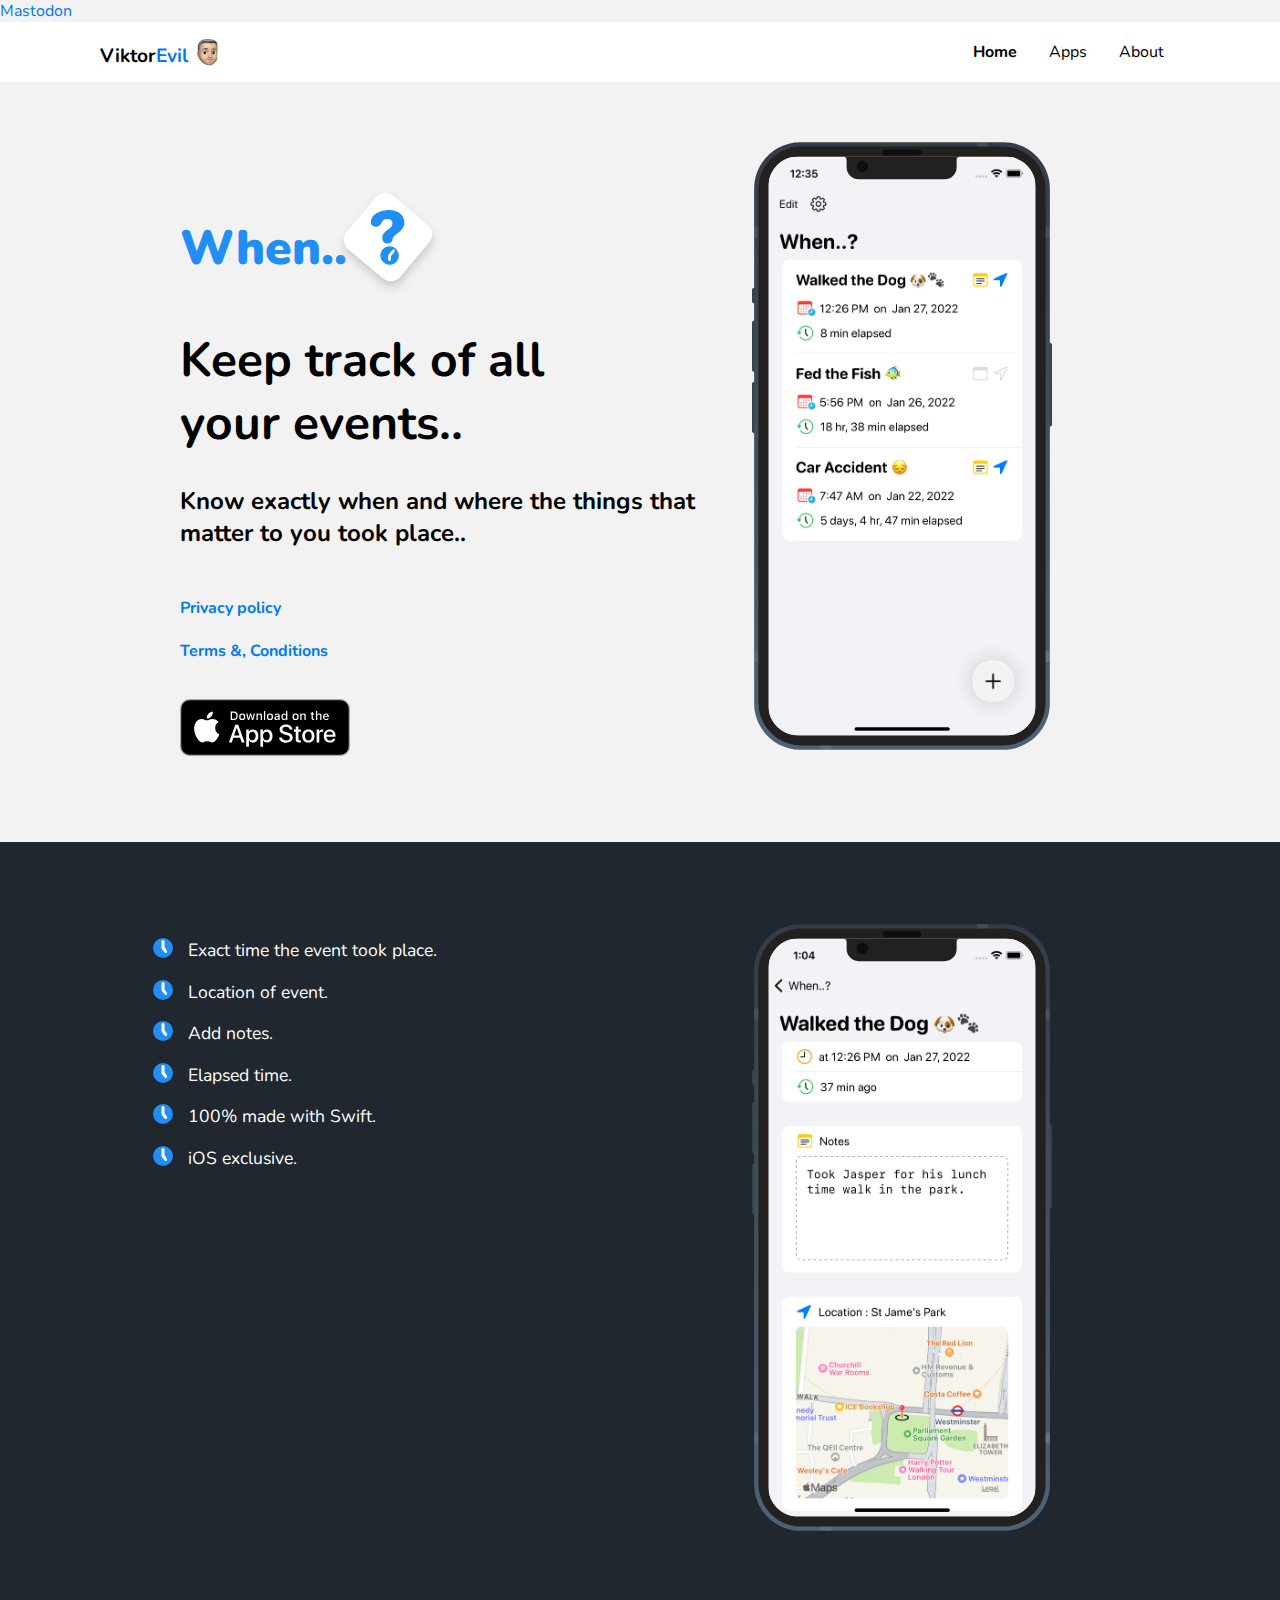
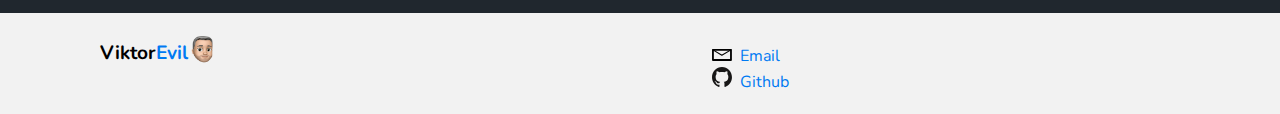
==== index.html @ 9da5b344 "Update index.html" ====
<!DOCTYPE html>
<html lang="en">
<head>
    <meta charset="UTF-8">
    <meta http-equiv="X-UA-Compatible" content="IE=edge">
    <meta name="viewport" content="width=device-width, initial-scale=1.0">
    <title>ViktorEvil</title>
    <link rel="stylesheet" href="/main.css">
    <a rel="me" href="https://mastodon.online/@ViktorEvil">Mastodon</a>
</head>
<body>
    <div class="navbar">
        <div class="container">
            <a class="logo" href="/">Viktor<span>Evil</span> <img class="memoji" src="/images/memoji.png" alt="memoji"></a>

            <img id="mobile-cta" class="mobile-menu" src="/images/menu.svg"  alt="Open navigation">

            <nav>
                <img id="mobile-exit" class="mobile-menu-exit" src="/images/exit.svg" alt="Close navigation">

                <ul class="primary-nav">
                    <li class="current"><a href="/">Home</a></li>
                    <li><a href="/apps/apps.html">Apps</a></li>
                    <li><a href="#">About</a></li>
                </ul>

            </nav>
        </div>
    </div>

    <section class="hero">
        <div class="container">
            <div class="left-col">
                <p class="subhead">When..<img src="images/when-icon.svg" class="app-icon-img" alt="App Icon"></p>
                
                <h1>Keep track of all your events..</h1>
                <h2>Know exactly when and where the things that matter to you took place..</h2>
                
                <a class="policy-link "href="/apps/when/when-policy.html"><h4>Privacy policy</h4></a>

                <a class="terms-link" href="/apps/when/when-terms.html"><h4>Terms &amp, Conditions</h4></a>

                <div class="hero-app-store">
                    <a href="https://apps.apple.com/us/app/when/id1607338249"><img src="images/App-Store-Badge-Blk.svg" class="app-store-img" alt="App Store"></a>
                </div>

            </div>
            <img src="images/iphone13.svg" class="iphone-img-1" alt="iPhone 13">
        </div>
    </section>

    <section class="features-section">
        <div class="container">        
            <div class="left-list">
                <ul class="features-list">
                    <li>Exact time the event took place.</li>
                    <li>Location of event.</li>
                    <li>Add notes.</li>
                    <li>Elapsed time.</li>
                    <li>100% made with Swift.</li>
                    <li>iOS exclusive.</li>
                </ul>
            </div>
            <img src="images/iphone13-2.svg" class="iphone-img-2 " alt="iPhone 13">
        </div>
    </section>

    <section class="contact-section">
        <div class="container">
            <div class="contact-left">
                <a class="logo" href="/">Viktor<span>Evil</span><img class="memoji" src="/images/memoji.png" alt="memoji"></a>
            </div>
            <div class="contact-right">
                <ul class="contact-list">
                    <li><a href="mailto: viktorevil@icloud.com"><img class="email-img" src="/images/mail.svg" alt="email">Email</a></li>
                    <li><a href="https://github.com/ViktorEvil"><img class="github-img" src="/images/github.svg" alt="github">Github</a></li>
                </ul>
            </div>
        </div>
    </section>
    
    <script>
        const mobileBtn = document.getElementById('mobile-cta')
                nav = document.querySelector('nav');
                mobileBtnExit = document.getElementById('mobile-exit');
        
        mobileBtn.addEventListener('click', () => {
            nav.classList.add('menu-btn');
        })

        mobileBtnExit.addEventListener('click', () => {
            nav.classList.remove('menu-btn');
        })
    </script>

</body>
</html>
---- main.css ----
@import url("https://fonts.googleapis.com/css2?family=Nunito:wght@400;700;900&family=Varela+Round&display=swap");

:root {
  --primary-color: #007af3;
}

body {
  background: #f2f2f2;
  margin: 0;
  font-family: 'Nunito';
}

.navbar {
  background: white;
  padding: 0.6em;
}

.navbar .logo {
  text-decoration: none;
  font-weight: bold;
  color: black;
  font-size: 1.2em;
  padding-bottom: 0.2em;
}

.navbar .logo span {
  color: var(--primary-color);
}

.navbar .memoji {
  width: 30px;
  position: relative;
  top: 5px;
}

.navbar nav {
  display: none;
}

.navbar .container {
  display: -webkit-box;
  display: -ms-flexbox;
  display: flex;
  place-content: space-between;
}

.navbar .mobile-menu {
  cursor: pointer;
  padding-right: 1em;
}

a {
  color: var(--primary-color);
  text-decoration: none;
}

a :visited {
  color: #ae00ff;
  text-decoration: none;
}

ul {
  list-style-type: none;
  margin-left: -2em;
}

.hero {
  text-align: center;
  padding: 1em 1em 5em 1em;
}

.left-col .subhead {
  font-weight: 900;
  font-size: 3em;
  color: #208EF3;
  position: relative;
}

.left-col .app-icon-img {
  width: 70px;
  -webkit-transform: rotate(40deg);
  transform: rotate(40deg);
  position: relative;
  top: 8px;
  left: 6px;
  -webkit-box-shadow: 4px 4px 8px #ccc;
  box-shadow: 4px 4px 8px #ccc;
  border-radius: 12px;
}

.left-col h1 {
  font-size: 2.5em;
  line-height: 1.3em;
  margin-top: .2em;
}

.left-col h2 {
  font-size: 1.5em;
  line-height: 1.3em;
  margin-top: .2em;
  margin-bottom: 2em;
}

.left-col .app-store-img {
  width: 170px;
  padding-top: 1em;
}

.iphone-img-1 {
  width: 300px;
  margin-top: 2em;
}

.policy {
  text-align: center;
  padding: 2em 1em 5em 1em;
  margin-left: auto;
  margin-right: auto;
}

.terms {
  text-align: center;
  padding: 2em 1em 5em 1em;
  margin-left: auto;
  margin-right: auto;
}

.features-section {
  background: #20272e;
  color: white;
  text-align: center;
  padding: 3em 1em 5em 1em;
}

.features-section ul.features-list {
  margin: 0 auto;
  text-align: left;
  display: table;
}

.features-section ul.features-list li {
  font-size: 1.1em;
  margin-bottom: 1em;
  position: relative;
}

.features-section ul.features-list li:before {
  content: '';
  left: -2em;
  position: absolute;
  width: 20px;
  height: 20px;
  background-image: url("../images/bullet.svg");
  background-size: contain;
  margin-right: 0.5em;
}

.features-section .iphone-img-2 {
  width: 300px;
  margin-top: 2em;
}

h2 {
  font-size: 2em;
}

nav.menu-btn {
  display: block;
}

nav {
  position: fixed;
  z-index: 999;
  width: 66%;
  right: 0;
  top: 0;
  background: #20272e;
  height: 100vh;
  padding: 1em;
}

nav ul.primary-nav {
  margin-top: 5em;
}

nav li a {
  color: white;
  text-decoration: none;
  display: block;
  padding: .5em;
  font-size: 1.2em;
  text-align: right;
}

nav li a:hover {
  font-weight: bold;
}

.mobile-menu-exit {
  float: right;
  margin: .5em;
  cursor: pointer;
}

.contact-section {
  padding: 1em 2em 1em 2em;
}

.contact-section .logo {
  text-decoration: none;
  font-weight: bold;
  color: black;
  font-size: 1.2em;
  padding-bottom: 0.2em;
}

.contact-section .logo span {
  color: var(--primary-color);
}

.contact-section .contact-right .ul {
  text-decoration: none;
  padding: 0em;
}

.contact-section .memoji {
  width: 30px;
  position: relative;
  top: 5px;
}

.contact-section .github-img {
  cursor: pointer;
  width: 20px;
  padding-right: 0.5em;
}

.contact-section .email-img {
  cursor: pointer;
  width: 20px;
  padding-right: 0.5em;
}


@media only screen and (min-width: 768px) {
  .mobile-menu, .mobile-menu-exit {
    display: none;
  }

  .navbar .container {
    display: -ms-grid;
    display: grid;
    -ms-grid-columns: 180px auto;
    grid-template-columns: 180px auto;
  }

  .navbar nav {
    display: -webkit-box;
    display: -ms-flexbox;
    display: flex;
    -webkit-box-pack: justify;
    -ms-flex-pack: justify;
    justify-content: space-between;
    background: none;
    position: unset;
    height: auto;
    width: 90%;
    padding: 0;
  }

  .navbar nav ul {
    display: -webkit-box;
    display: -ms-flexbox;
    display: flex;
  }

  .navbar nav a {
    color: black;
    font-size: 1em;
    padding: 0.6em 1em;
  }

  .navbar nav ul.primary-nav {
    margin: 0;
  }

  .navbar nav li.current a {
    font-weight: bold;
  }

  .policy {
    text-align: center;
    padding: 2em 1em 5em 1em;
    width: 768px;
    margin-left: auto;
    margin-right: auto;
  }
  
  .terms {
    text-align: center;
    padding: 2em 1em 5em 1em;
    width: 768px;
    margin-left: auto;
    margin-right: auto;
  }
}

@media only screen and (min-width: 1080px) {
  .container {
    width: 1080px;
    margin: 0 auto;
  }

  .hero .container {
    display: -webkit-box;
    display: -ms-flexbox;
    display: flex;
    -webkit-box-pack: justify;
    -ms-flex-pack: justify;
    justify-content: space-between;
    text-align: left;
  }

  .hero .container .left-col {
    margin: 3em 3em 0 5em;
  }

  .hero .container .left-col h1 {
    font-size: 3em;
    width: 90%;
  }

  .iphone-img-1 {
    width: 30;
    margin-right: 8em;
  }

  .iphone-img-2 {
    width: 30;
    margin-right: 8em;
  }

  .hero-app-store {
    display: -webkit-box;
    display: -ms-flexbox;
    display: flex;
  }

  .left-list {
    margin: 3em 3em 0 3em;
  }

  .features-section .container {
    display: -webkit-box;
    display: -ms-flexbox;
    display: flex;
    -webkit-box-pack: justify;
    -ms-flex-pack: justify;
    justify-content: space-between;
    text-align: left;
  }

  ul.features-list li {
    font-size: 1.5em;
  }

  ul.features-list li:before {
    width: 30px;
    height: 30px;
  }

  .contact-section {
    position: relative;
  }

  .contact-section .container {
    display: -webkit-box;
    display: -ms-flexbox;
    display: flex;
  }

  .contact-right {
    position: absolute;
    right: 0;
    top: 1em;
    width: 45%;
    height: 100%;
    padding-bottom: 1em;
  }

}
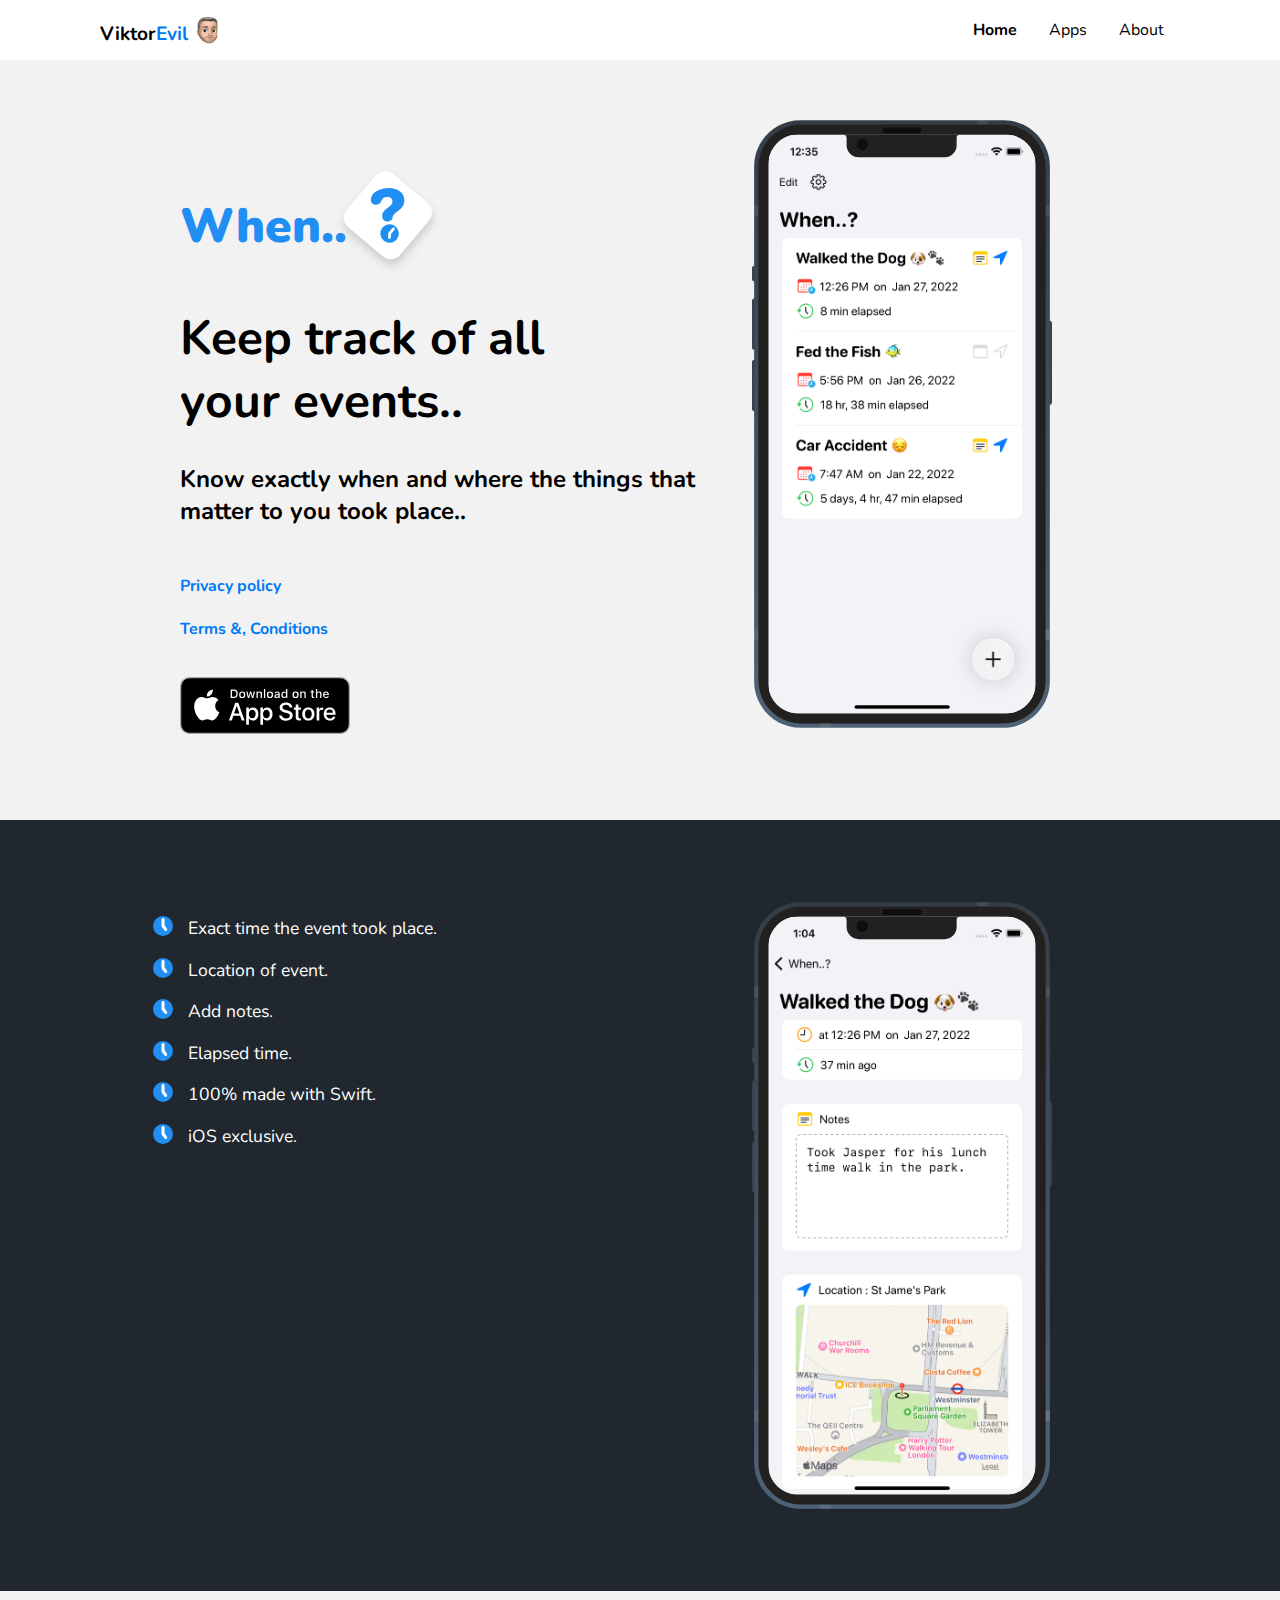
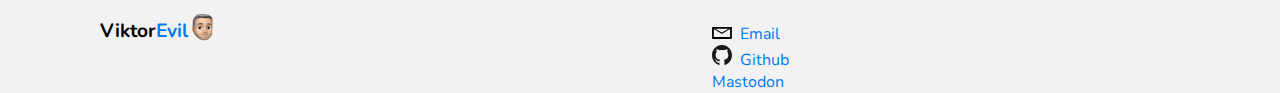
==== commit 664442df: "Update index.html" ====
--- a/index.html
+++ b/index.html
@@ -6,7 +6,6 @@
     <meta name="viewport" content="width=device-width, initial-scale=1.0">
     <title>ViktorEvil</title>
     <link rel="stylesheet" href="/main.css">
-    <a rel="me" href="https://mastodon.online/@ViktorEvil">Mastodon</a>
 </head>
 <body>
     <div class="navbar">
@@ -74,6 +73,7 @@
                 <ul class="contact-list">
                     <li><a href="mailto: viktorevil@icloud.com"><img class="email-img" src="/images/mail.svg" alt="email">Email</a></li>
                     <li><a href="https://github.com/ViktorEvil"><img class="github-img" src="/images/github.svg" alt="github">Github</a></li>
+                    <li><a rel="me" href="https://mastodon.online/@ViktorEvil">Mastodon</a><li>
                 </ul>
             </div>
         </div>
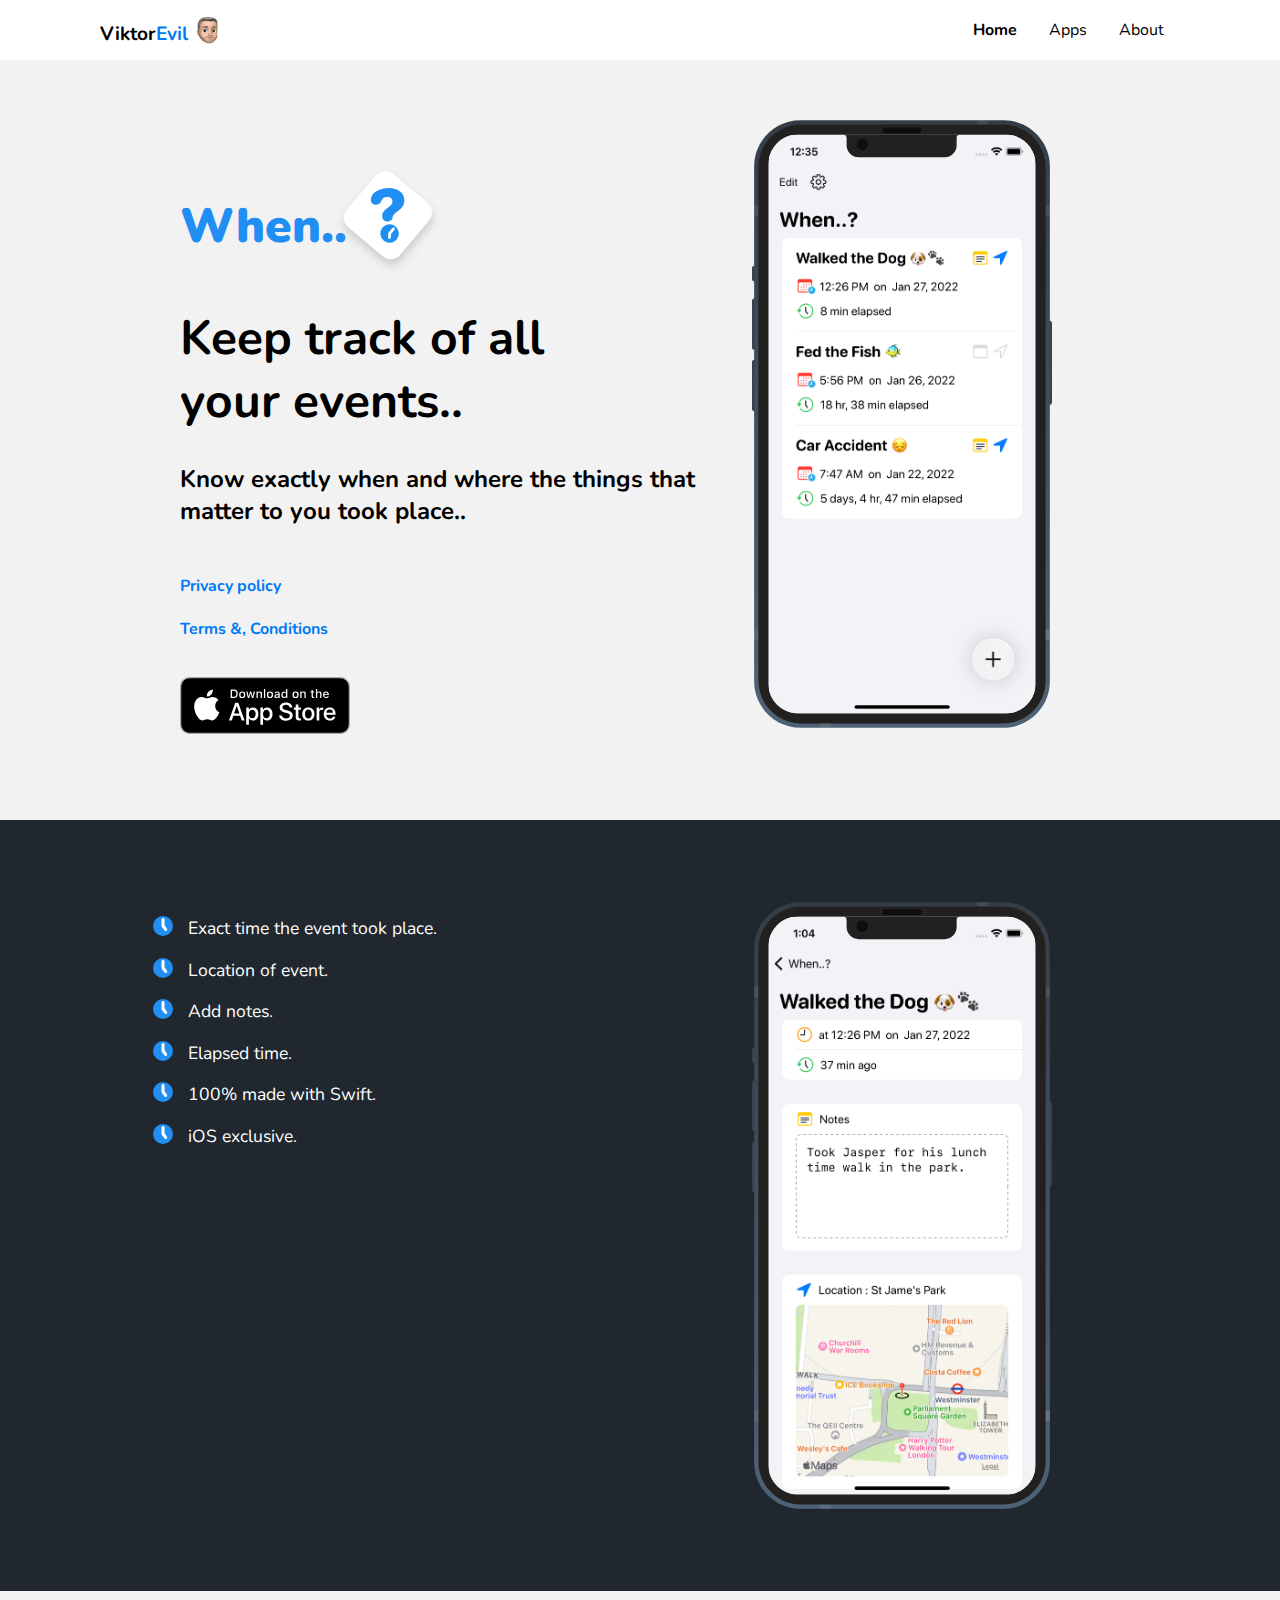
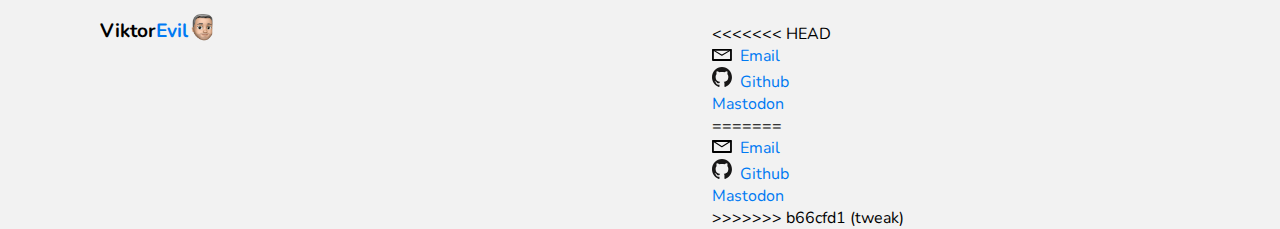
==== commit 88920fe9: "tweak" ====
--- a/index.html
+++ b/index.html
@@ -1,5 +1,6 @@
 <!DOCTYPE html>
 <html lang="en">
+
 <head>
     <meta charset="UTF-8">
     <meta http-equiv="X-UA-Compatible" content="IE=edge">
@@ -7,12 +8,14 @@
     <title>ViktorEvil</title>
     <link rel="stylesheet" href="/main.css">
 </head>
+
 <body>
     <div class="navbar">
         <div class="container">
-            <a class="logo" href="/">Viktor<span>Evil</span> <img class="memoji" src="/images/memoji.png" alt="memoji"></a>
+            <a class="logo" href="/">Viktor<span>Evil</span> <img class="memoji" src="/images/memoji.png"
+                    alt="memoji"></a>
 
-            <img id="mobile-cta" class="mobile-menu" src="/images/menu.svg"  alt="Open navigation">
+            <img id="mobile-cta" class="mobile-menu" src="/images/menu.svg" alt="Open navigation">
 
             <nav>
                 <img id="mobile-exit" class="mobile-menu-exit" src="/images/exit.svg" alt="Close navigation">
@@ -31,16 +34,21 @@
         <div class="container">
             <div class="left-col">
                 <p class="subhead">When..<img src="images/when-icon.svg" class="app-icon-img" alt="App Icon"></p>
-                
+
                 <h1>Keep track of all your events..</h1>
                 <h2>Know exactly when and where the things that matter to you took place..</h2>
-                
-                <a class="policy-link "href="/apps/when/when-policy.html"><h4>Privacy policy</h4></a>
 
-                <a class="terms-link" href="/apps/when/when-terms.html"><h4>Terms &amp, Conditions</h4></a>
+                <a class="policy-link " href="/apps/when/when-policy.html">
+                    <h4>Privacy policy</h4>
+                </a>
+
+                <a class="terms-link" href="/apps/when/when-terms.html">
+                    <h4>Terms &amp, Conditions</h4>
+                </a>
 
                 <div class="hero-app-store">
-                    <a href="https://apps.apple.com/us/app/when/id1607338249"><img src="images/App-Store-Badge-Blk.svg" class="app-store-img" alt="App Store"></a>
+                    <a href="https://apps.apple.com/us/app/when/id1607338249"><img src="images/App-Store-Badge-Blk.svg"
+                            class="app-store-img" alt="App Store"></a>
                 </div>
 
             </div>
@@ -49,7 +57,7 @@
     </section>
 
     <section class="features-section">
-        <div class="container">        
+        <div class="container">
             <div class="left-list">
                 <ul class="features-list">
                     <li>Exact time the event took place.</li>
@@ -67,23 +75,35 @@
     <section class="contact-section">
         <div class="container">
             <div class="contact-left">
-                <a class="logo" href="/">Viktor<span>Evil</span><img class="memoji" src="/images/memoji.png" alt="memoji"></a>
+                <a class="logo" href="/">Viktor<span>Evil</span><img class="memoji" src="/images/memoji.png"
+                        alt="memoji"></a>
             </div>
             <div class="contact-right">
                 <ul class="contact-list">
-                    <li><a href="mailto: viktorevil@icloud.com"><img class="email-img" src="/images/mail.svg" alt="email">Email</a></li>
-                    <li><a href="https://github.com/ViktorEvil"><img class="github-img" src="/images/github.svg" alt="github">Github</a></li>
-                    <li><a rel="me" href="https://mastodon.online/@ViktorEvil">Mastodon</a><li>
+                    <<<<<<< HEAD <li><a href="mailto: viktorevil@icloud.com"><img class="email-img"
+                                src="/images/mail.svg" alt="email">Email</a></li>
+                        <li><a href="https://github.com/ViktorEvil"><img class="github-img" src="/images/github.svg"
+                                    alt="github">Github</a></li>
+                        <li><a rel="me" href="https://mastodon.online/@ViktorEvil">Mastodon</a>
+                        <li>
+                            =======
+                        <li><a href="mailto: viktorevil@icloud.com"><img class="email-img" src="/images/mail.svg"
+                                    alt="email">Email</a></li>
+                        <li><a href="https://github.com/ViktorEvil"><img class="github-img" src="/images/github.svg"
+                                    alt="github">Github</a></li>
+                        <li><a rel="me" href="https://mastodon.online/@ViktorEvil">Mastodon</a>
+                        <li></li>
+                        >>>>>>> b66cfd1 (tweak)
                 </ul>
             </div>
         </div>
     </section>
-    
+
     <script>
         const mobileBtn = document.getElementById('mobile-cta')
-                nav = document.querySelector('nav');
-                mobileBtnExit = document.getElementById('mobile-exit');
-        
+        nav = document.querySelector('nav');
+        mobileBtnExit = document.getElementById('mobile-exit');
+
         mobileBtn.addEventListener('click', () => {
             nav.classList.add('menu-btn');
         })
@@ -94,4 +114,5 @@
     </script>
 
 </body>
-</html>
+
+</html>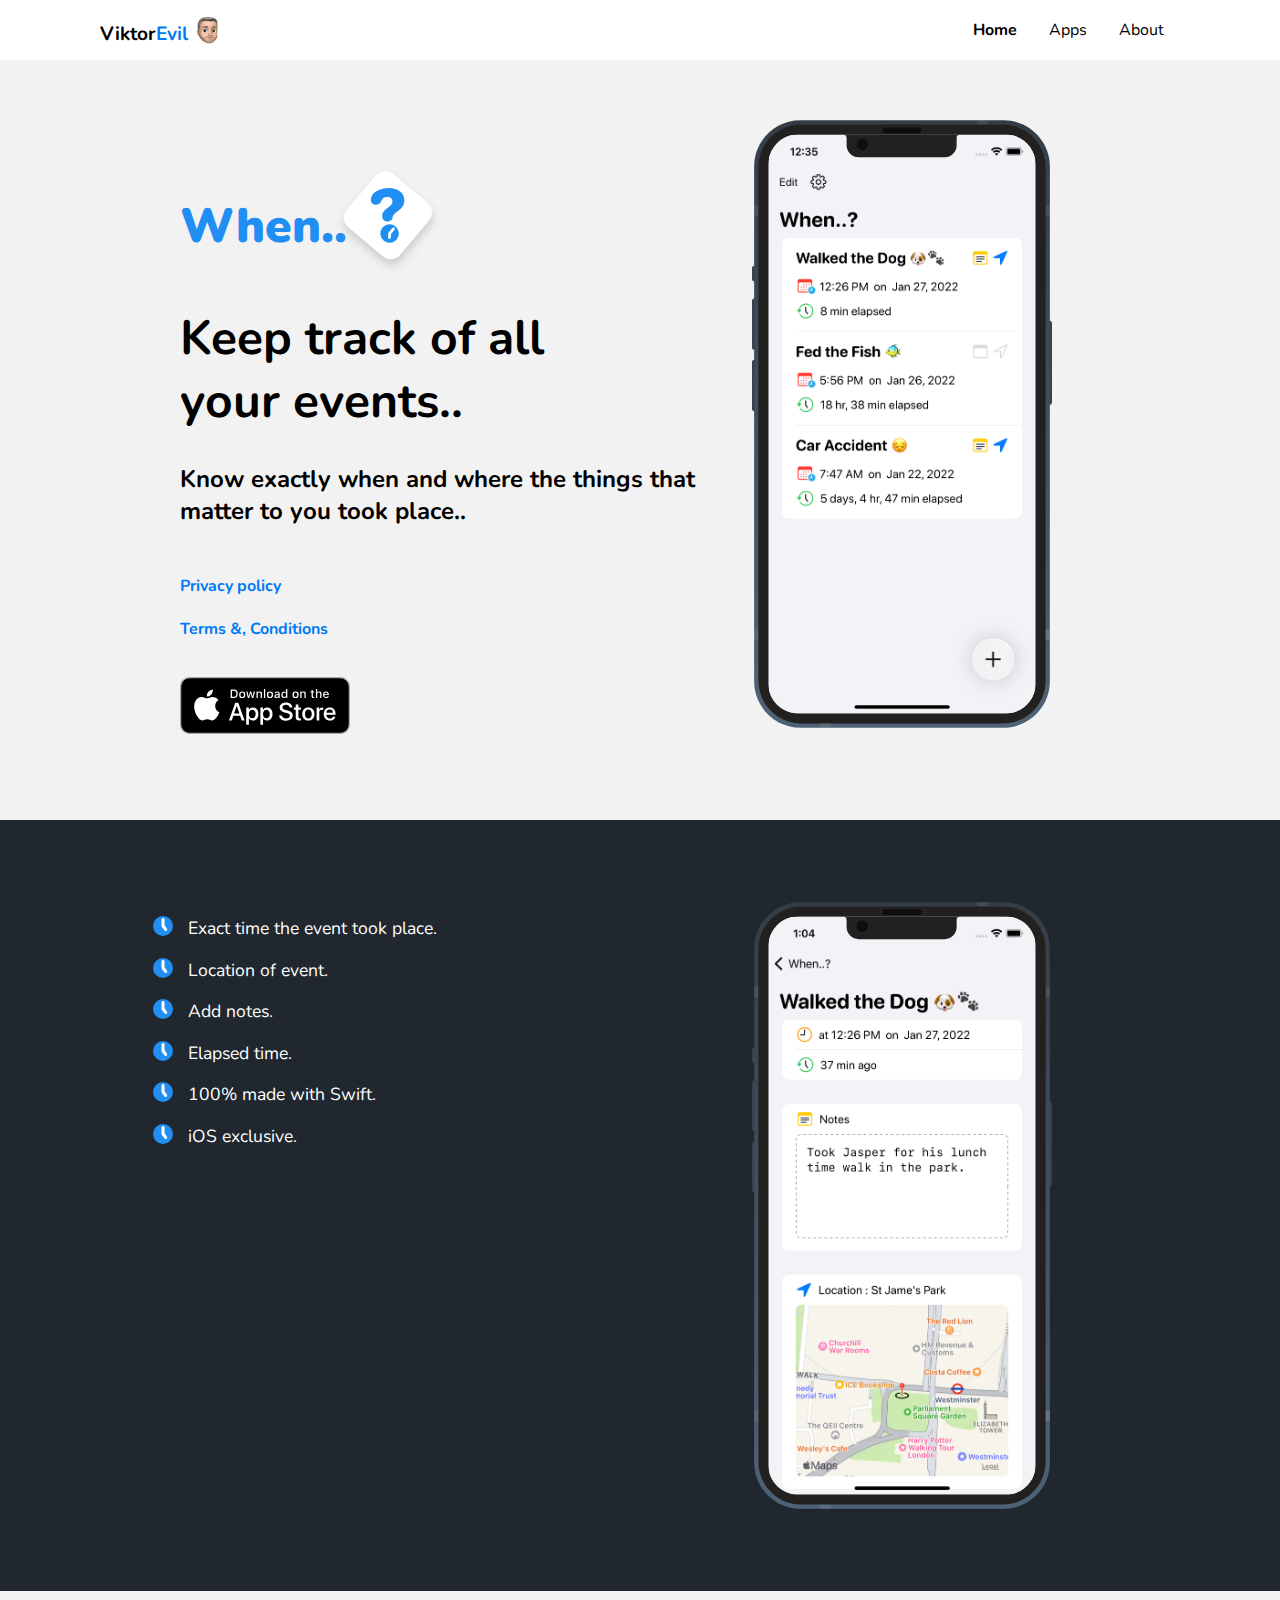
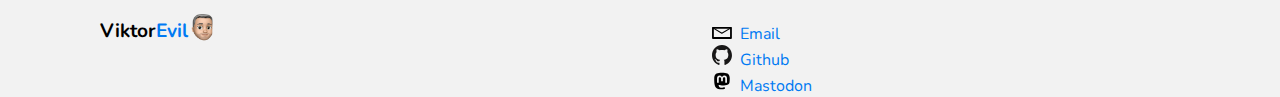
==== commit 5d139a42: "add Mastodon image icon" ====
--- a/index.html
+++ b/index.html
@@ -80,20 +80,12 @@
             </div>
             <div class="contact-right">
                 <ul class="contact-list">
-                    <<<<<<< HEAD <li><a href="mailto: viktorevil@icloud.com"><img class="email-img"
-                                src="/images/mail.svg" alt="email">Email</a></li>
-                        <li><a href="https://github.com/ViktorEvil"><img class="github-img" src="/images/github.svg"
-                                    alt="github">Github</a></li>
-                        <li><a rel="me" href="https://mastodon.online/@ViktorEvil">Mastodon</a>
-                        <li>
-                            =======
-                        <li><a href="mailto: viktorevil@icloud.com"><img class="email-img" src="/images/mail.svg"
-                                    alt="email">Email</a></li>
-                        <li><a href="https://github.com/ViktorEvil"><img class="github-img" src="/images/github.svg"
-                                    alt="github">Github</a></li>
-                        <li><a rel="me" href="https://mastodon.online/@ViktorEvil">Mastodon</a>
-                        <li></li>
-                        >>>>>>> b66cfd1 (tweak)
+                    <li><a href="mailto: viktorevil@icloud.com"><img class="email-img" src="/images/mail.svg"
+                                alt="email">Email</a></li>
+                    <li><a href="https://github.com/ViktorEvil"><img class="github-img" src="/images/github.svg"
+                                alt="github">Github</a></li>
+                    <li><a rel="me" href="https://mastodon.online/@ViktorEvil"><img class="mastodon-img"
+                                src="/images/mastodon.svg" alt="mastodon">Mastodon</a>
                 </ul>
             </div>
         </div>
--- a/main.css
+++ b/main.css
@@ -241,9 +241,17 @@
   padding-right: 0.5em;
 }
 
+.contact-section .mastodon-img {
+  cursor: pointer;
+  width: 20px;
+  padding-right: 0.5em;
+}
+
 
 @media only screen and (min-width: 768px) {
-  .mobile-menu, .mobile-menu-exit {
+
+  .mobile-menu,
+  .mobile-menu-exit {
     display: none;
   }
 
@@ -295,7 +303,7 @@
     margin-left: auto;
     margin-right: auto;
   }
-  
+
   .terms {
     text-align: center;
     padding: 2em 1em 5em 1em;
@@ -388,4 +396,4 @@
     padding-bottom: 1em;
   }
 
-}
+}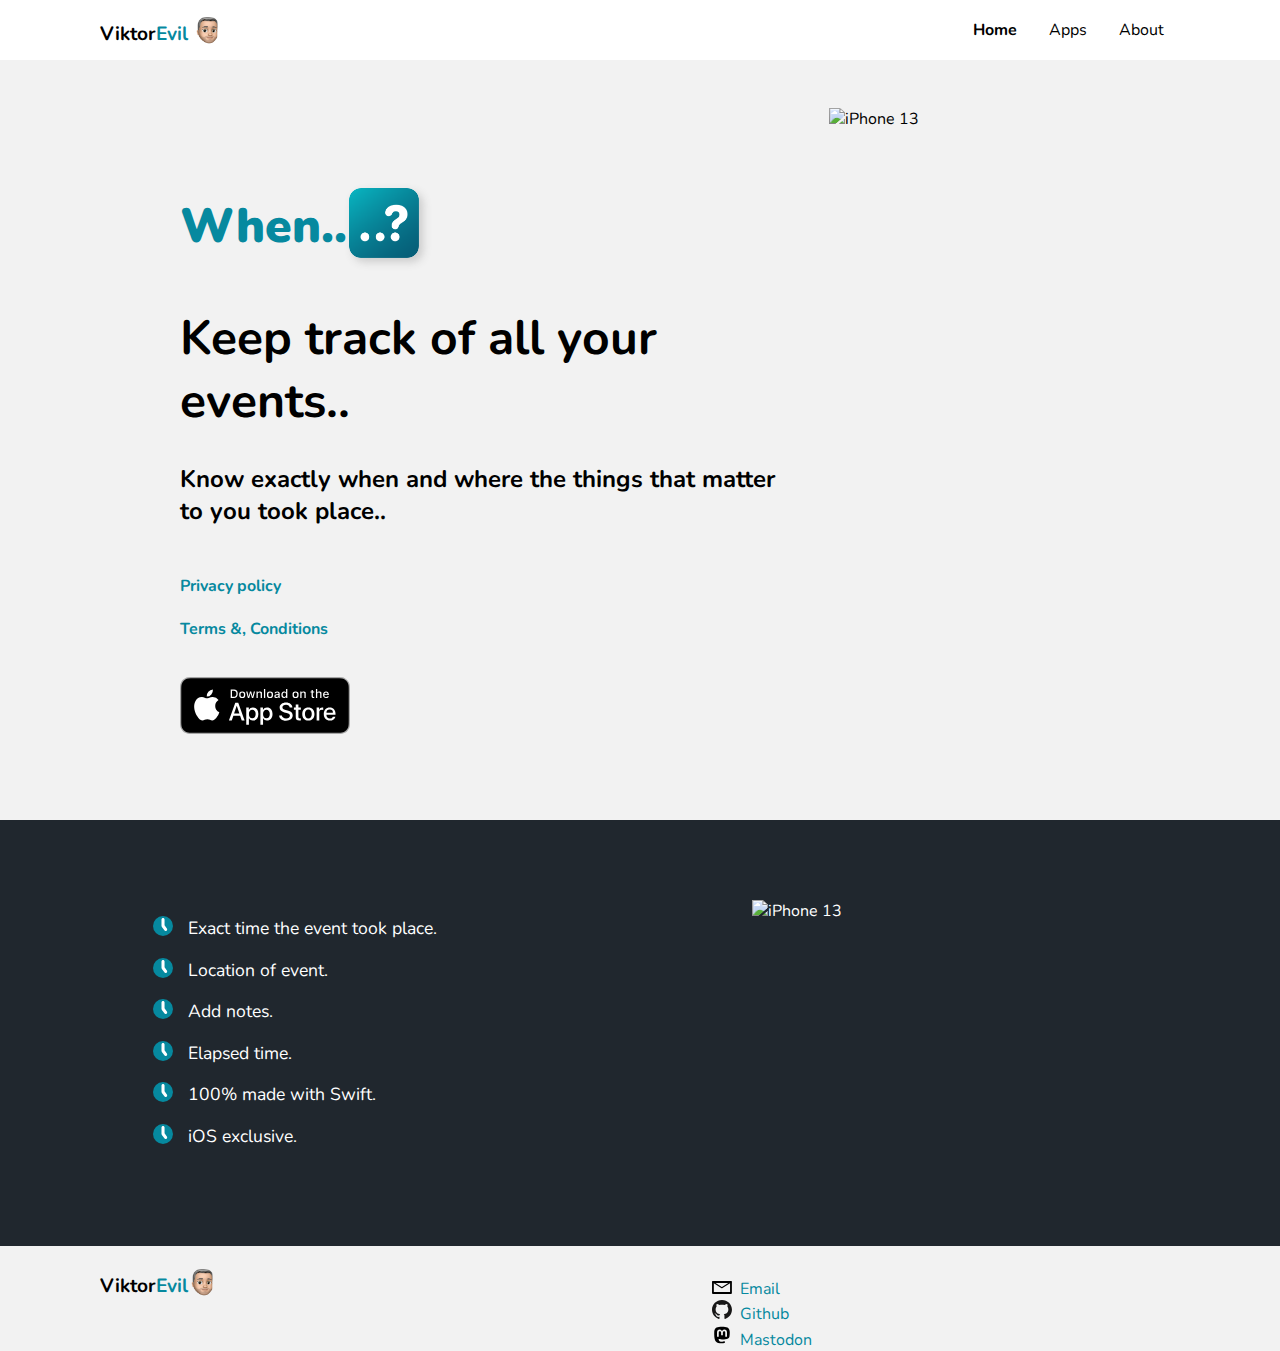
==== commit 02b93b31: "new for v2.0 of app" ====
--- a/index.html
+++ b/index.html
@@ -52,7 +52,7 @@
                 </div>
 
             </div>
-            <img src="images/iphone13.svg" class="iphone-img-1" alt="iPhone 13">
+            <img src="images/iphone15.svg" class="iphone-img-1" alt="iPhone 13">
         </div>
     </section>
 
@@ -68,7 +68,7 @@
                     <li>iOS exclusive.</li>
                 </ul>
             </div>
-            <img src="images/iphone13-2.svg" class="iphone-img-2 " alt="iPhone 13">
+            <img src="images/iphone15-2.svg" class="iphone-img-2 " alt="iPhone 13">
         </div>
     </section>
 
--- a/main.css
+++ b/main.css
@@ -1,7 +1,7 @@
 @import url("https://fonts.googleapis.com/css2?family=Nunito:wght@400;700;900&family=Varela+Round&display=swap");
 
 :root {
-  --primary-color: #007af3;
+  --primary-color: #06899F;
 }
 
 body {
@@ -72,17 +72,16 @@
 .left-col .subhead {
   font-weight: 900;
   font-size: 3em;
-  color: #208EF3;
+  color: #06899F;
   position: relative;
 }
 
 .left-col .app-icon-img {
   width: 70px;
-  -webkit-transform: rotate(40deg);
-  transform: rotate(40deg);
-  position: relative;
-  top: 8px;
-  left: 6px;
+
+  position: relative;
+  top: 16px;
+  left: 2px;
   -webkit-box-shadow: 4px 4px 8px #ccc;
   box-shadow: 4px 4px 8px #ccc;
   border-radius: 12px;
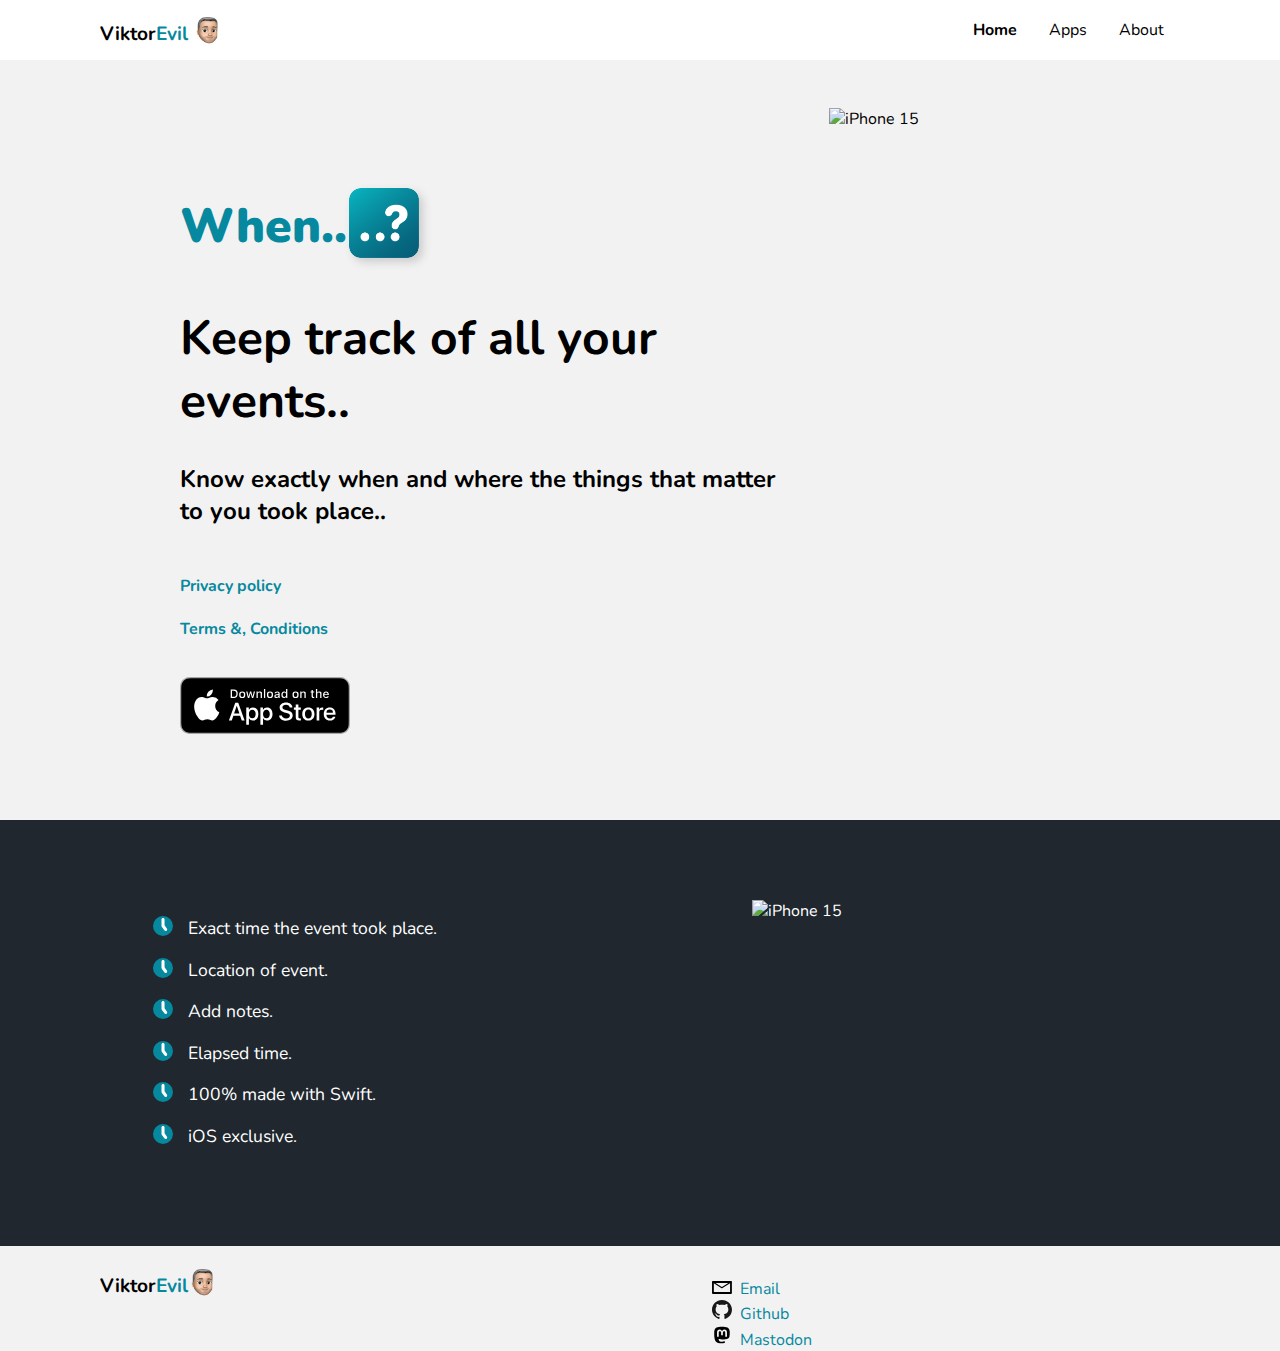
==== commit a603aa00: "iphone image tweak" ====
--- a/index.html
+++ b/index.html
@@ -52,7 +52,7 @@
                 </div>
 
             </div>
-            <img src="images/iphone15.svg" class="iphone-img-1" alt="iPhone 13">
+            <img src="images/iphone15.svg" class="iphone-img-1" alt="iPhone 15">
         </div>
     </section>
 
@@ -68,7 +68,7 @@
                     <li>iOS exclusive.</li>
                 </ul>
             </div>
-            <img src="images/iphone15-2.svg" class="iphone-img-2 " alt="iPhone 13">
+            <img src="images/iphone15-2.svg" class="iphone-img-2 " alt="iPhone 15">
         </div>
     </section>
 
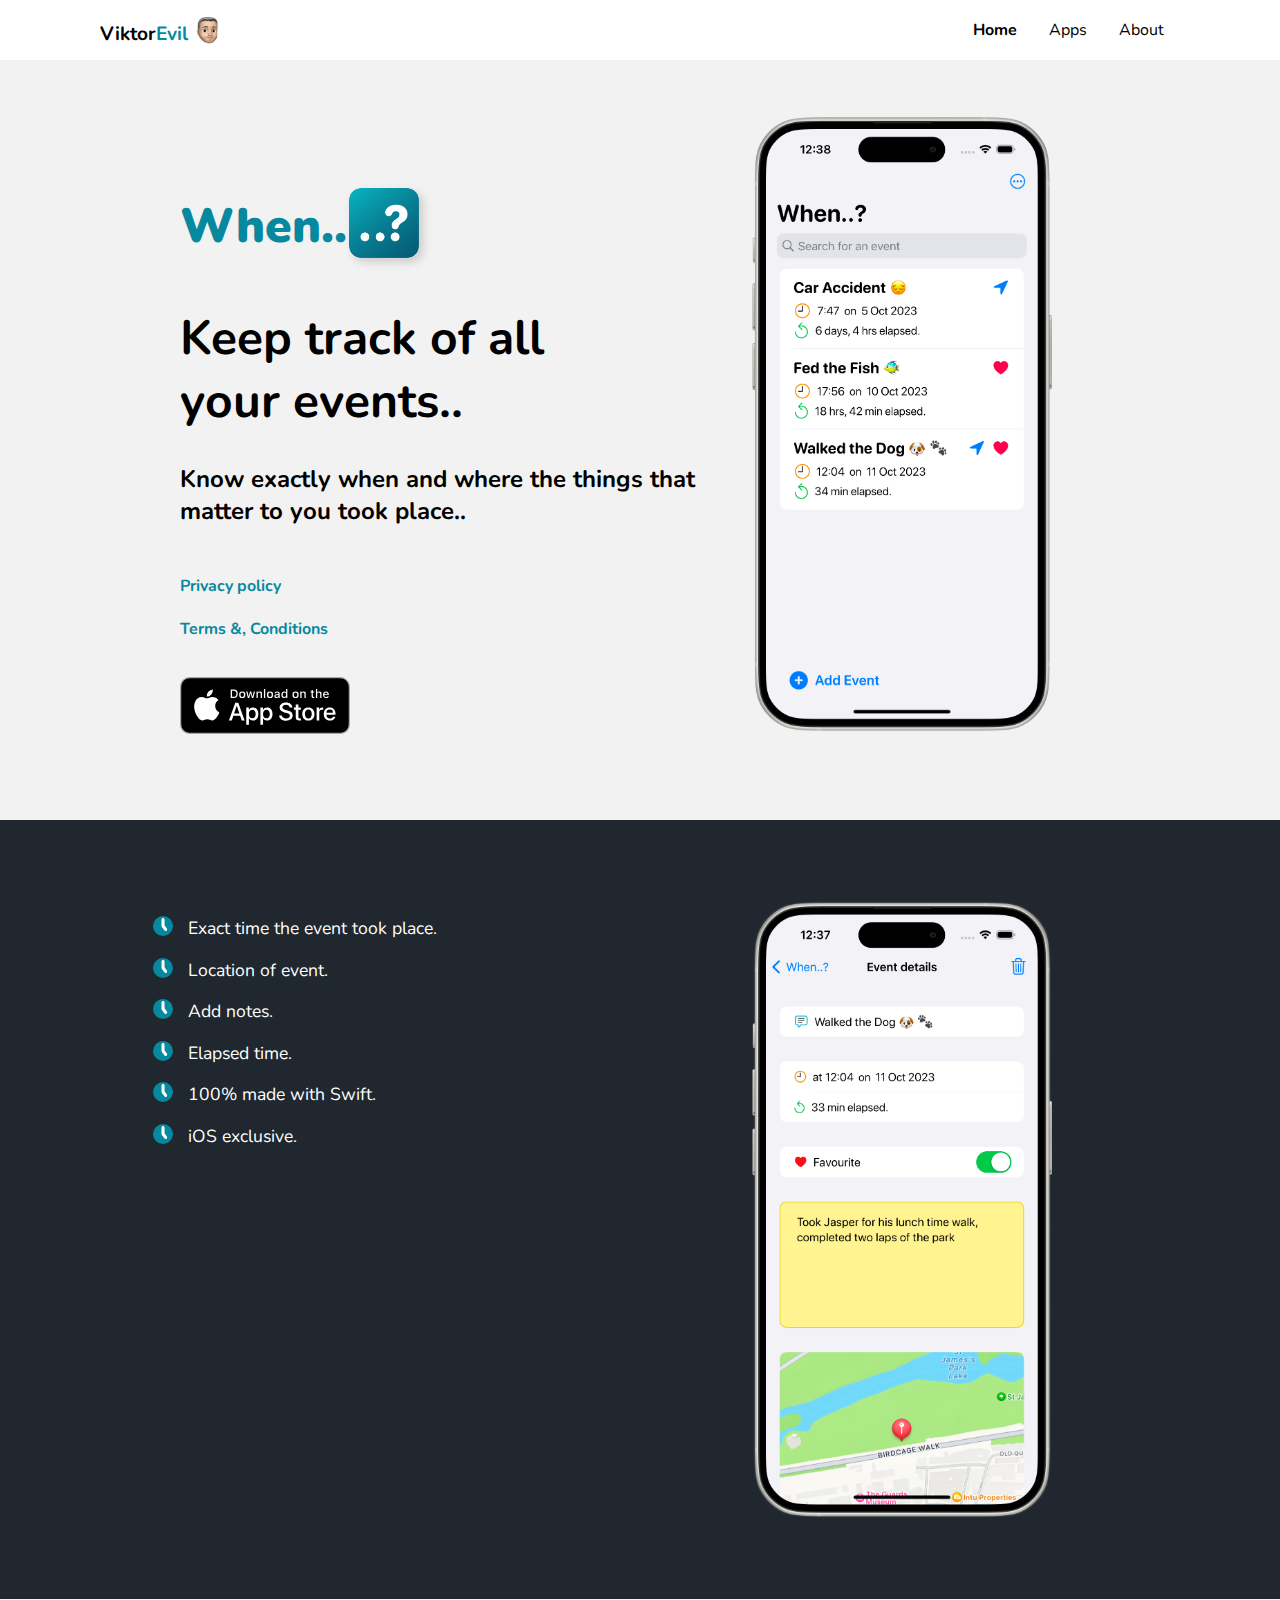
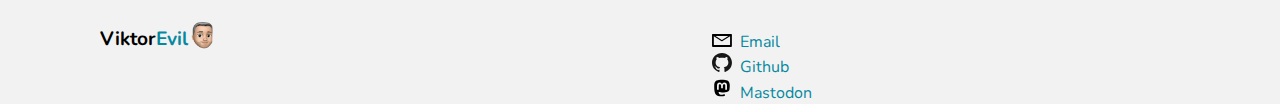
==== commit ac9859ca: "rename images" ====
--- a/index.html
+++ b/index.html
@@ -52,7 +52,7 @@
                 </div>
 
             </div>
-            <img src="images/iphone15.svg" class="iphone-img-1" alt="iPhone 15">
+            <img src="images/iPhone15.svg" class="iphone-img-1" alt="iPhone 15">
         </div>
     </section>
 
@@ -68,7 +68,7 @@
                     <li>iOS exclusive.</li>
                 </ul>
             </div>
-            <img src="images/iphone15-2.svg" class="iphone-img-2 " alt="iPhone 15">
+            <img src="images/iPhone15-2.svg" class="iphone-img-2 " alt="iPhone 15">
         </div>
     </section>
 
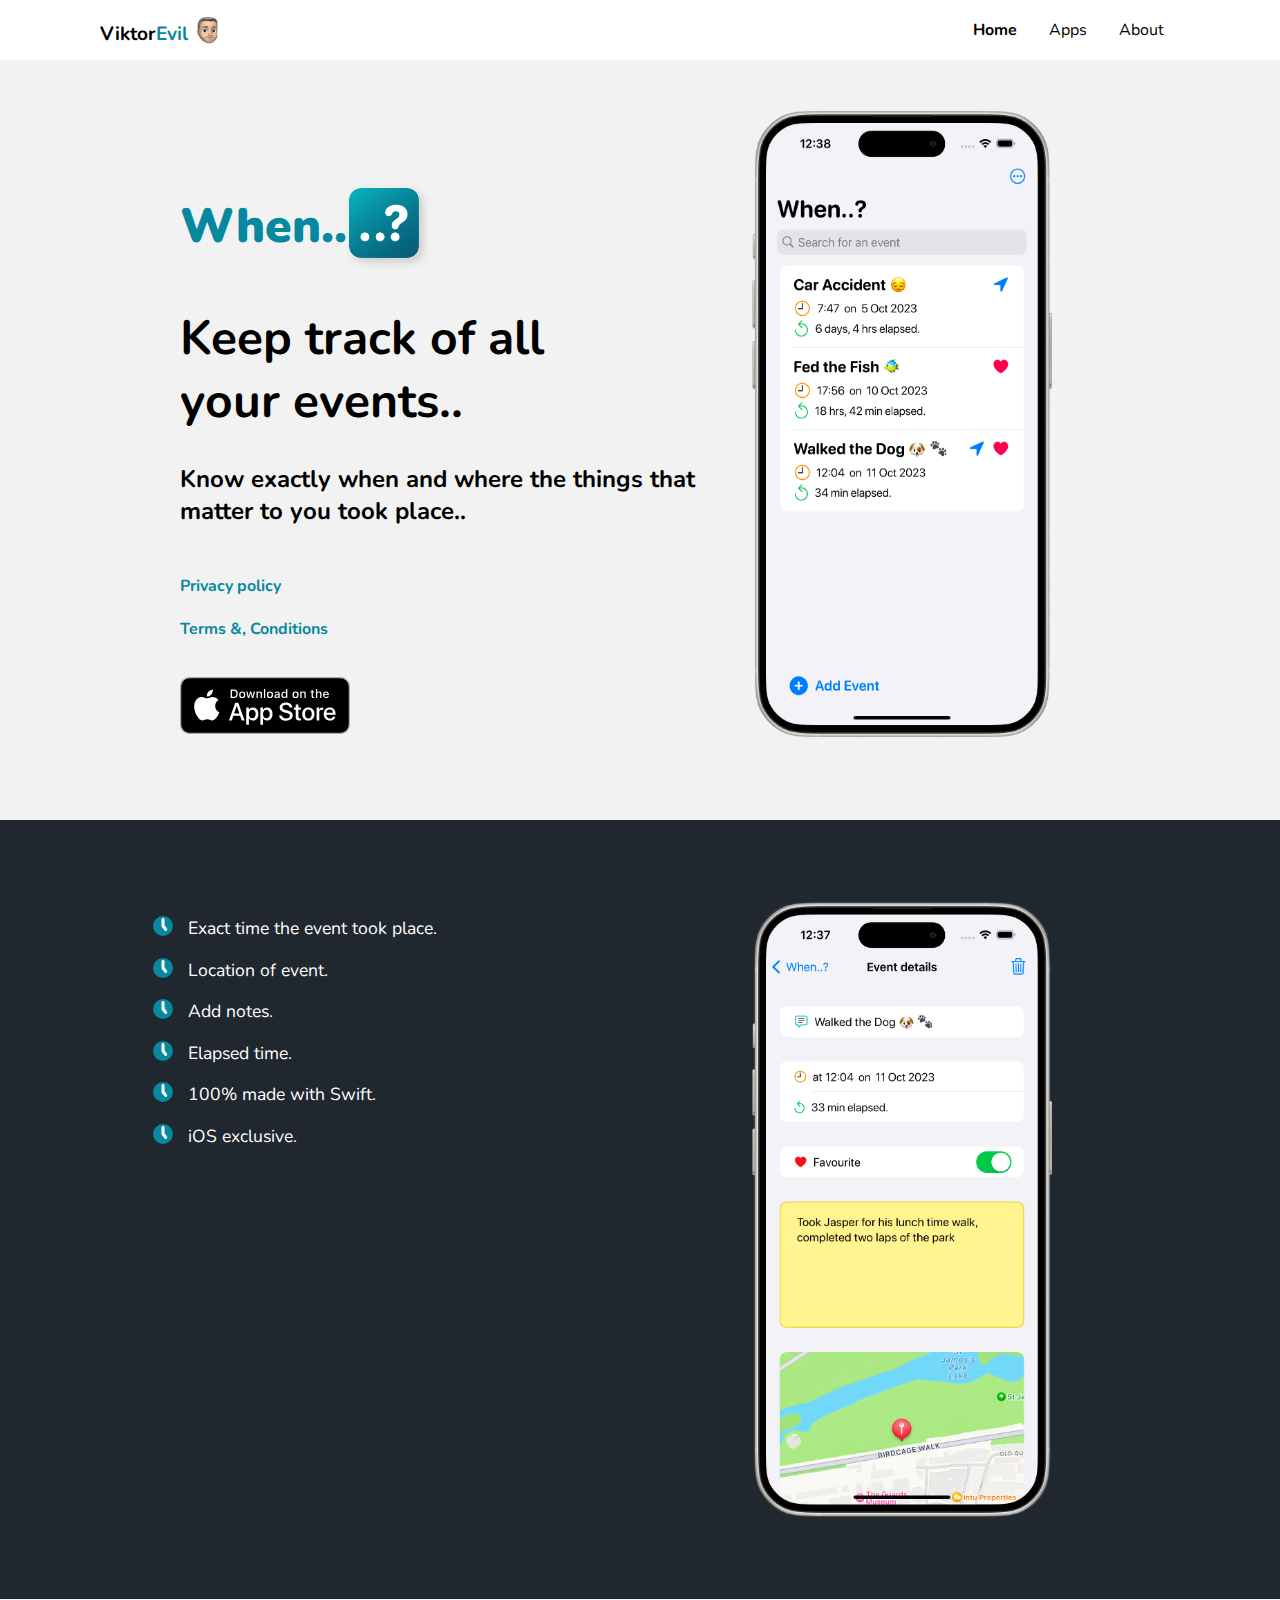
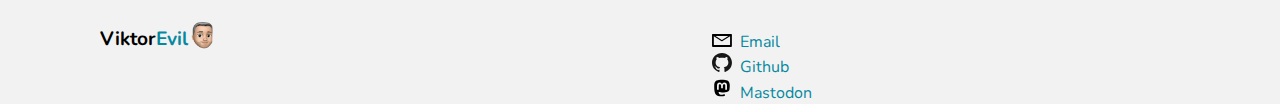
==== commit eaae320e: "images fix" ====
--- a/index.html
+++ b/index.html
@@ -52,7 +52,7 @@
                 </div>
 
             </div>
-            <img src="images/iPhone15.svg" class="iphone-img-1" alt="iPhone 15">
+            <img src="images/iPhone15.png" class="iphone-img-1" alt="iPhone 15">
         </div>
     </section>
 
@@ -68,7 +68,7 @@
                     <li>iOS exclusive.</li>
                 </ul>
             </div>
-            <img src="images/iPhone15-2.svg" class="iphone-img-2 " alt="iPhone 15">
+            <img src="images/iPhone15-2.png" class="iphone-img-2 " alt="iPhone 15">
         </div>
     </section>
 
